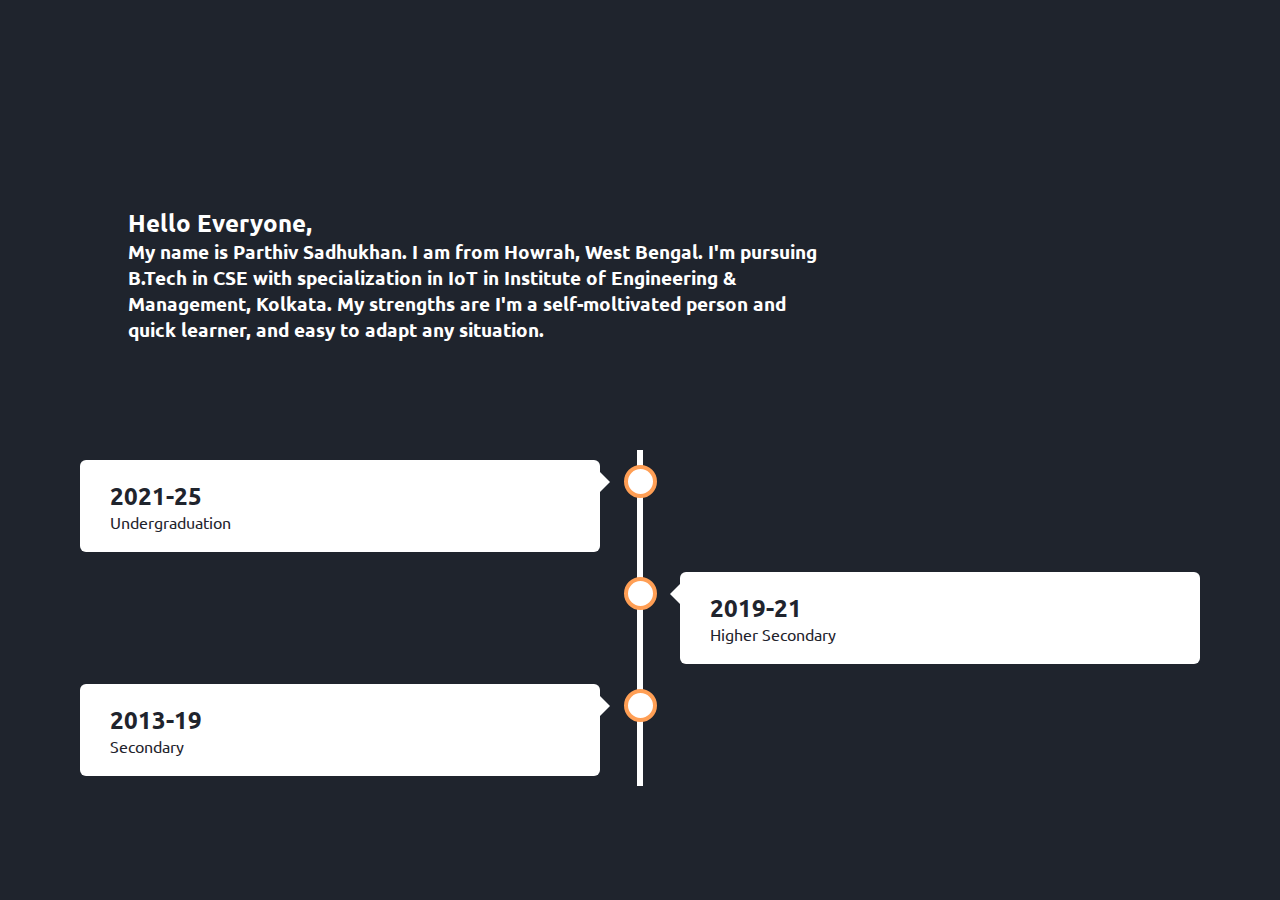
==== about.html @ 3e855ce3 "v0.1 portfolio" ====
<!DOCTYPE html>
<html lang="en">
<head>
    <meta charset="UTF-8">
    <meta http-equiv="X-UA-Compatible" content="IE=edge">
    <meta name="viewport" content="width=device-width, initial-scale=1.0">
    <title>About Me</title>
    <link rel="stylesheet" href="style.css">
</head>

<body>   
    <header class="header">
        <a href class="logo">Portfolio.</a>
        <nav class="navbar">
            <a href="index.html" style="--i:1">Home</a>
            <a href="about.html" style="--i:2"  class="active">About</a>
            <a href="skills.html" style="--i:3">Skills</a>
            <a href="achievements.html" style="--i:4">Achievements</a>
            <a href="contact.html" style="--i:5">Contact me</a>
        </nav>
    </header>

    <section class="about">
        <div class="about-content">
            <h2>Hello Everyone,</h2>
            <h3>My name is Parthiv Sadhukhan. I am from Howrah, West Bengal. I'm pursuing B.Tech in CSE with specialization in IoT in Institute of Engineering & Management, Kolkata. My strengths are I'm a self-moltivated person and quick learner, and easy to adapt any situation.</h3>
        </div>
        <div class="about-img">
            <img src="https://images.squarespace-cdn.com/content/v1/537e72d5e4b0074d267b221d/1590504988540-HCH54HIIGYM6E7ZJ6JUH/Avatar+white.png?format=1000w" alt="">
        </div>
    </section>

    <section>
    <div class="timeline">
        <div class="container left">
          <div class="content">
            <h2>2021-25</h2>
            <p>Undergraduation</p>
          </div>
        </div>
        <div class="container right">
          <div class="content">
            <h2>2019-21</h2>
            <p>Higher Secondary</p>
          </div>
        </div>
        <div class="container left">
            <div class="content">
              <h2>2013-19</h2>
              <p>Secondary</p>
            </div>
          </div>
      </div>
    </section>

    <script src="https://cdn.jsdelivr.net/npm/typed.js@2.0.12"></script>
    <script src="script.js"></script>
</body>
</html>
---- style.css ----
@import url('https://fonts.googleapis.com/css2?family=Ubuntu&display=swap');

* {
    margin: 0;
    padding: 0;
    box-sizing: border-box;
    font-family: 'Ubuntu', sans-serif;
}

body {
    background: #1f242d;
    color: #fff;
}

.header {
    position: fixed;
    top: 0;
    left: 0;
    width: 100%;
    padding: 20px 10%;
    background: transparent;
    display: flex;
    justify-content: space-between;
    align-items: center;
    z-index: 100;
}

.logo {
    font-size: 25px;
    color: #fff;
    text-decoration: none;
    font-weight: 600;
    cursor: default;
    opacity: 0;
    animation: slideRight 1s ease forwards;
}

.navbar a {
    display: inline-block;
    font-size: 18px;
    color: #fff;
    text-decoration: none;
    font-weight: 500;
    margin-left: 35px;
    transition: .3s;
    opacity: 0;
    animation: slideTop .5s ease forwards;
    animation-delay: calc(.2s * var(--i));
}

.navbar a:hover,
.navbar a.active {
    color: #0ef;
}

.home {
    position: relative;
    width: 100%;
    height: 100vh;
    display: flex;
    justify-content: space-between;
    align-items: center;
    padding: 70px 10% 0;

}

.home-img img {
    max-width: 300px;
    border-radius: 50px;
    box-shadow: 0 0 20px #0ef;
    margin-right: -20px;
    opacity: 0;
    animation: zoomIn 1s ease forwards, floatImage 4s ease-in-out infinite;
    animation-delay: 2s, 3s;
}

.home-content {
    max-width: 700px;
}

.home-content h3 {
    font-size: 32px;
    font-weight: 700;
    opacity: 0;
    animation: slideBottom 1s ease forwards;
    animation-delay: .7s;
}

.home-content h3:nth-of-type(2) {
    margin-bottom: 30px;
    animation: slideTop 1s ease forwards;
    animation-delay: .7s;
}

.home-content h3 span {
    color: #0ef;
}

.home-content p {
    font-size: 16px;
    opacity: 0;
    animation: slideLeft 1s ease forwards;
    animation-delay: 1s;
}

.home-content h1 {
    font-size: 56px;
    font-weight: 700;
    margin: -3px 0;
    opacity: 0;
    animation: slideRight 1s ease forwards;
    animation-delay: 1s;
}

.social-media a {
    display: inline-flex;
    justify-content: center;
    align-items: center;
    width: 40px;
    height: 40px;
    background: transparent;
    border: 2px solid #0ef;
    border-radius: 50%;
    font-size: 20px;
    color: #0ef;
    text-decoration: none;
    margin: 30px 15px 30px 0px;
    transition: .5s ease;
    opacity: 0;
    animation: slideLeft 1s ease forwards;
    animation-delay: calc(.2s * var(--i));
}

.social-media a:hover {
    background: #0ef;
    color: #1f242d;
    box-shadow: 0 0 20px #0ef;
}

.btn {
    display: inline-block;
    padding: 12px 28px;
    background: #0ef;
    border-radius: 40px;
    box-shadow: 0 0 10px #0ef;
    font-size: 16px;
    color: #1f242d;
    letter-spacing: 1px;
    text-decoration: none;
    font-weight: 600;
    opacity: 0;
    animation: slideTop 1s ease forwards;
    animation-delay: 2s;
}

@keyframes slideRight {
    0% {
        transform: translateX(-100px);
        opacity: 0;
    }

    100% {
        transform: translateX(0px);
        opacity: 1;
    }
}

@keyframes slideLeft {
    0% {
        transform: translateX(100px);
        opacity: 0;
    }

    100% {
        transform: translateX(0px);
        opacity: 1;
    }
}

@keyframes slideTop {
    0% {
        transform: translateY(100px);
        opacity: 0;
    }

    100% {
        transform: translateY(0px);
        opacity: 1;
    }
}

@keyframes slideBottom {
    0% {
        transform: translateY(-100px);
        opacity: 0;
    }

    100% {
        transform: translateY(0px);
        opacity: 1;
    }
}

@keyframes zoomIn {
    0% {
        transform: scale(0);
        opacity: 0;
    }

    100% {
        transform: scale(1);
        opacity: 1;
    }
}

@keyframes floatImage {
    0% {
        transform: translateY(0);
    }

    50% {
        transform: translateY(-24px);
    }

    100% {
        transform: translateY(0);
    }
}

.about {
    position: relative;
    width: 80%;
    height: 50vh;
    display: flex;
    justify-content: space-between;
    align-items: center;
    padding: 100px 10% 0;
}

.about-content {
    max-width: 700px;
    justify-content: center;
}

.about-img img {
    max-width: 150px;
    border-radius: 50px;
    box-shadow: 0 0 20px #0ef;
    margin-right: -10px;
    opacity: 0;
    animation: zoomIn 0.5s ease forwards, floatImage 4s ease-in-out infinite;
    animation-delay: 2s, 3s;
}

/* The actual timeline (the vertical ruler) */
.timeline {
    position: relative;
    max-width: 1200px;
    margin: 0 auto;
}

/* The actual timeline (the vertical ruler) */
.timeline::after {
    content: '';
    position: absolute;
    width: 6px;
    background-color: white;
    top: 0;
    bottom: 0;
    left: 50%;
    margin-left: -3px;
}

/* Container around content */
.container {
    padding: 10px 40px;
    position: relative;
    background-color: inherit;
    width: 50%;
}

/* The circles on the timeline */
.container::after {
    content: '';
    position: absolute;
    width: 25px;
    height: 25px;
    right: -17px;
    background-color: white;
    border: 4px solid #FF9F55;
    top: 15px;
    border-radius: 50%;
    z-index: 1;
}

/* Place the container to the left */
.left {
    left: 0;
}

/* Place the container to the right */
.right {
    left: 50%;
}

/* Add arrows to the left container (pointing right) */
.left::before {
    content: " ";
    height: 0;
    position: absolute;
    top: 22px;
    width: 0;
    z-index: 1;
    right: 30px;
    border: medium solid white;
    border-width: 10px 0 10px 10px;
    border-color: transparent transparent transparent white;
}

/* Add arrows to the right container (pointing left) */
.right::before {
    content: " ";
    height: 0;
    position: absolute;
    top: 22px;
    width: 0;
    z-index: 1;
    left: 30px;
    border: medium solid white;
    border-width: 10px 10px 10px 0;
    border-color: transparent white transparent transparent;
}

/* Fix the circle for containers on the right side */
.right::after {
    left: -16px;
}

/* The actual content */
.content {
    padding: 20px 30px;
    background-color: white;
    color: #1f242d;
    position: relative;
    border-radius: 6px;
    justify-content: space-evenly;
}

.content:hover {
    background-color: #0ef;
    color: #1f242d;
    text-shadow: 0.5px 0.5px 0 #fff, -0.5px 0.5px 0 #fff, -0.5px -0.5px 0 #fff, 0.5px -0.5px 0 #fff;
}

/* Media queries - Responsive timeline on screens less than 600px wide */
@media screen and (max-width: 600px) {

    /* Place the timelime to the left */
    .timeline::after {
        left: 31px;
    }

    /* Full-width containers */
    .container {
        width: 100%;
        padding-left: 70px;
        padding-right: 25px;
    }

    /* Make sure that all arrows are pointing leftwards */
    .container::before {
        left: 60px;
        border: medium solid white;
        border-width: 10px 10px 10px 0;
        border-color: transparent white transparent transparent;
    }

    /* Make sure all circles are at the same spot */
    .left::after,
    .right::after {
        left: 15px;
    }

    /* Make all right containers behave like the left ones */
    .right {
        left: 0%;
    }
}

.cards {
    margin: 0 auto;
    max-width: 1000px;
    display: grid;
    grid-template-columns: repeat(auto-fill, minmax(225px, 1fr));
    grid-auto-rows: auto;
    gap: 20px;
    font-family: sans-serif;
    padding-top: 30px;
}

.cards * {
    box-sizing: border-box;
}

.card__image {
    margin-top: 100px;
    width: 150px;
    border-radius: 20px;
    object-fit: cover;
    display: block;
    border-top: 2px solid #333333;
    border-right: 2px solid #333333;
    border-left: 2px solid #333333;
}

.card__content {
    margin-top: 10px;
    color: #fff;
    padding: 10px 10px 0;
}

.card__content a:hover {
    background: #0ef;
    color: #1f242d;
    box-shadow: 0 0 20px #fff;
}
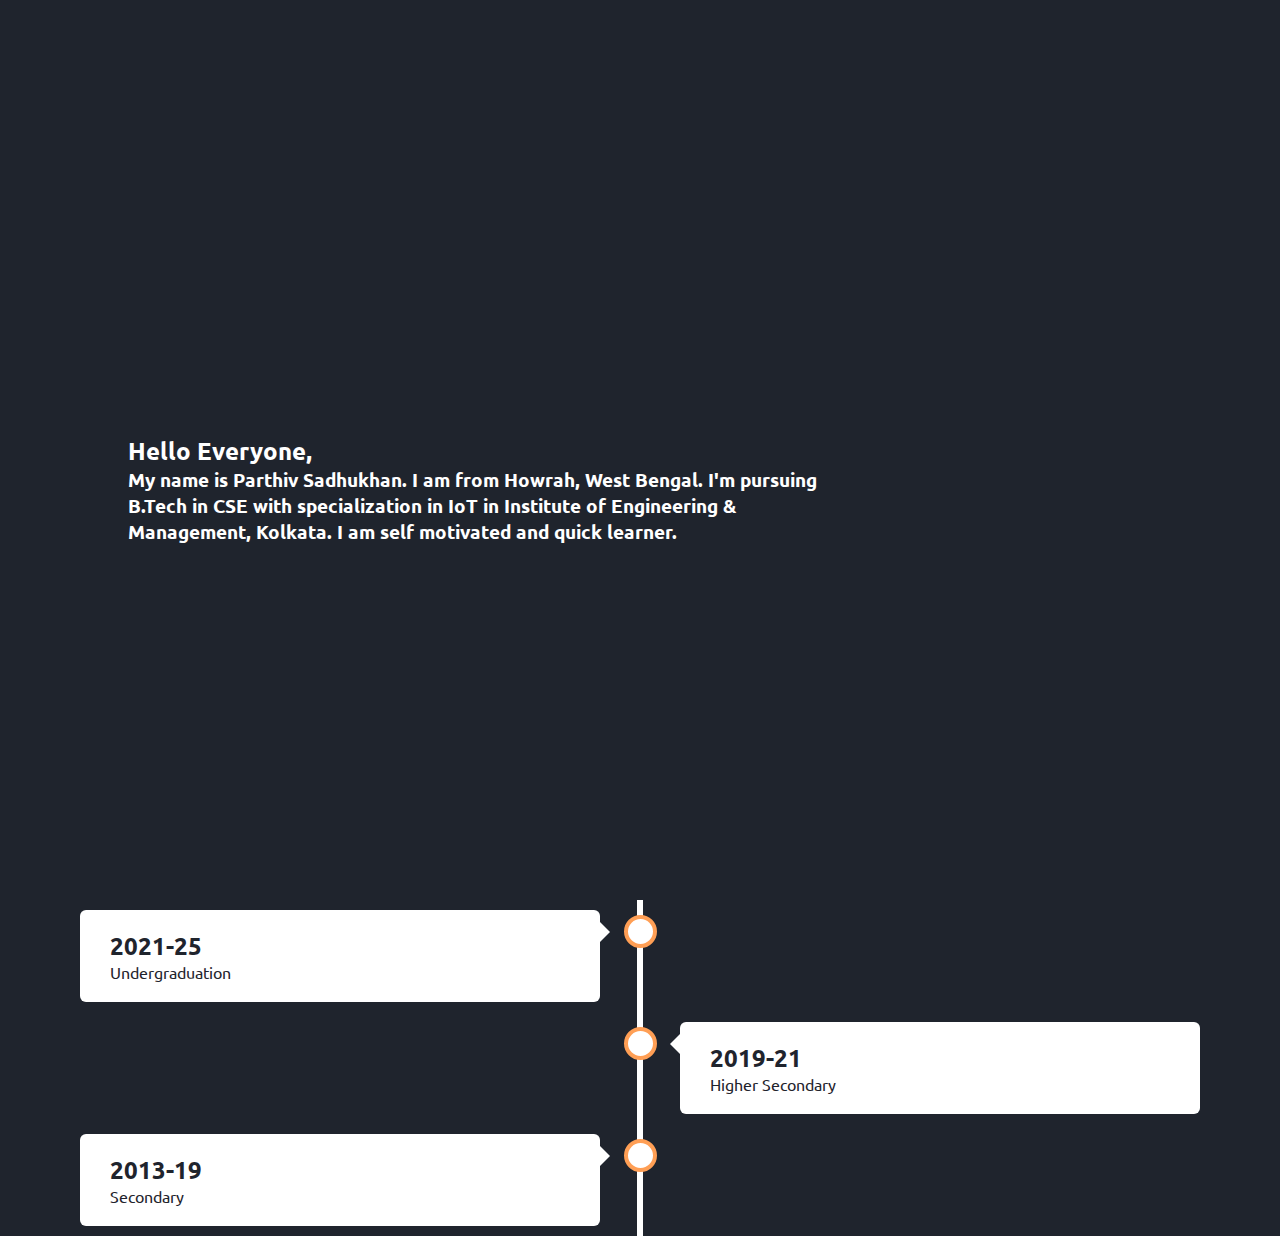
==== commit 246e49ce: "v0.2" ====
--- a/about.html
+++ b/about.html
@@ -23,7 +23,7 @@
     <section class="about">
         <div class="about-content">
             <h2>Hello Everyone,</h2>
-            <h3>My name is Parthiv Sadhukhan. I am from Howrah, West Bengal. I'm pursuing B.Tech in CSE with specialization in IoT in Institute of Engineering & Management, Kolkata. My strengths are I'm a self-moltivated person and quick learner, and easy to adapt any situation.</h3>
+            <h3>My name is Parthiv Sadhukhan. I am from Howrah, West Bengal. I'm pursuing B.Tech in CSE with specialization in IoT in Institute of Engineering & Management, Kolkata. I am self motivated and quick learner.</h3>
         </div>
         <div class="about-img">
             <img src="https://images.squarespace-cdn.com/content/v1/537e72d5e4b0074d267b221d/1590504988540-HCH54HIIGYM6E7ZJ6JUH/Avatar+white.png?format=1000w" alt="">
--- a/style.css
+++ b/style.css
@@ -230,11 +230,11 @@
 .about {
     position: relative;
     width: 80%;
-    height: 50vh;
+    height: 100vh;
     display: flex;
     justify-content: space-between;
     align-items: center;
-    padding: 100px 10% 0;
+    padding: 80px 10% 0;
 }
 
 .about-content {
@@ -243,6 +243,8 @@
 }
 
 .about-img img {
+    position: relative;
+    right: 0%;
     max-width: 150px;
     border-radius: 50px;
     box-shadow: 0 0 20px #0ef;
@@ -254,9 +256,10 @@
 
 /* The actual timeline (the vertical ruler) */
 .timeline {
-    position: relative;
+    position: sticky;
     max-width: 1200px;
     margin: 0 auto;
+    
 }
 
 /* The actual timeline (the vertical ruler) */
